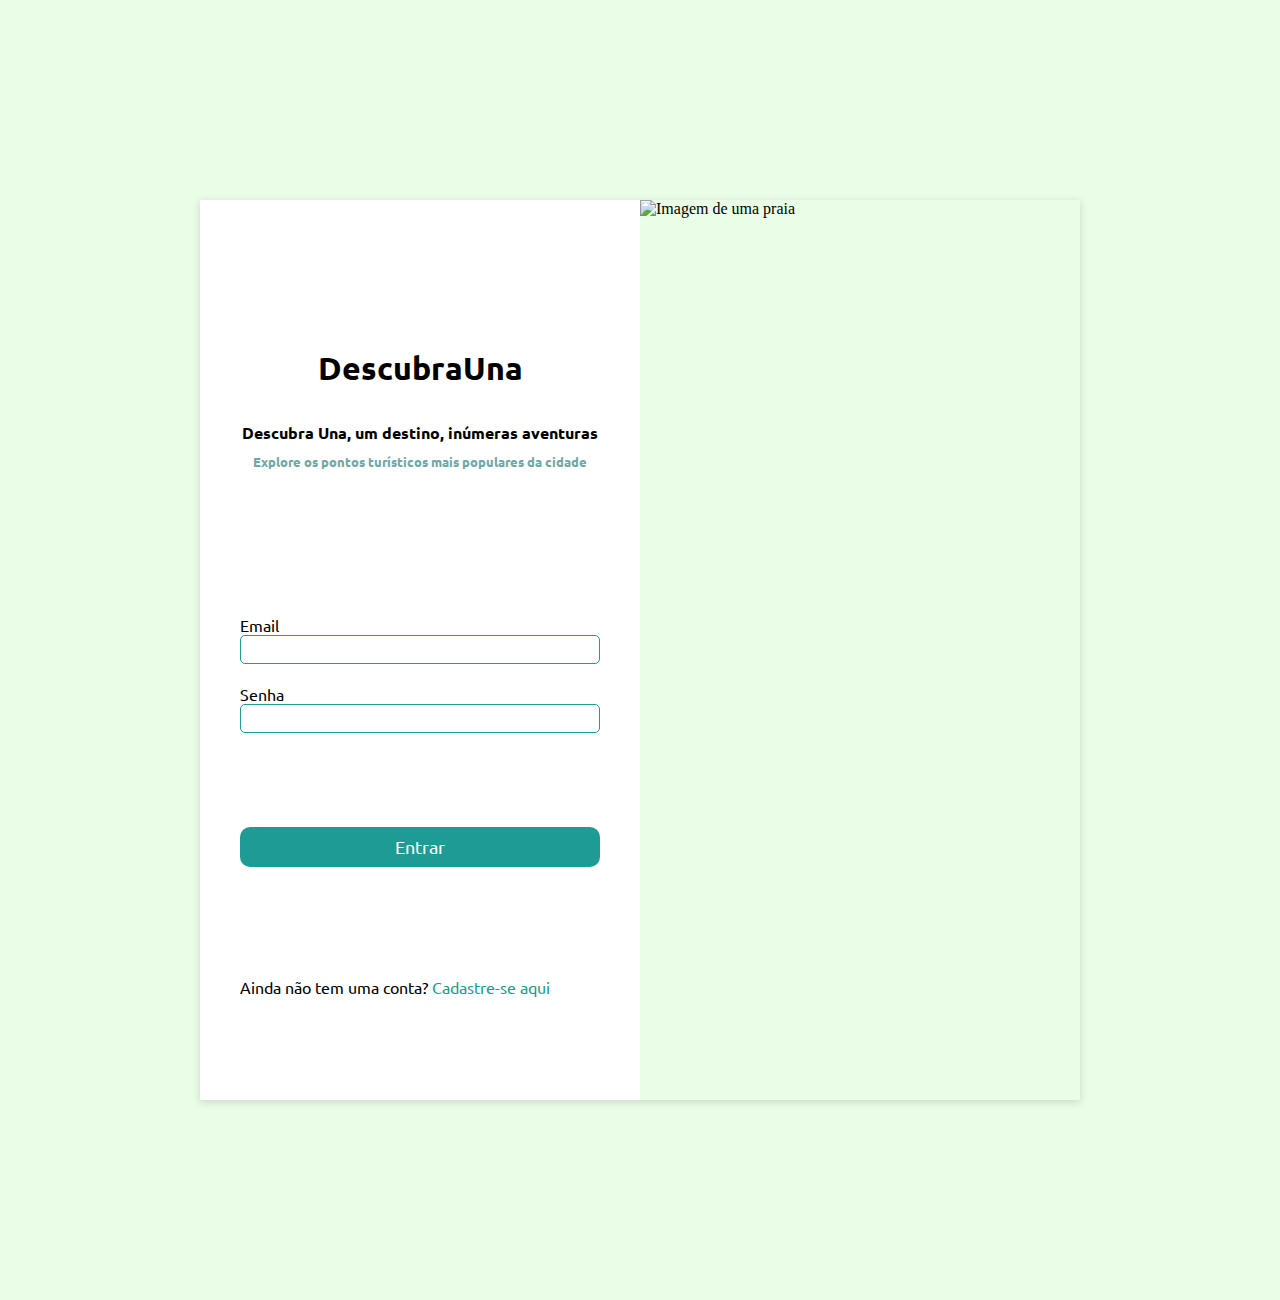
==== index.html @ b1660d07 "entrega 1" ====
<!DOCTYPE html>
<html lang="en">
<head>
  <meta charset="UTF-8">
  <meta name="viewport" content="width=device-width, initial-scale=1.0">
  <title>Login</title>
  <link rel="stylesheet" href="./src/styles/login.css">
  <style>
    @import url('https://fonts.googleapis.com/css2?family=Montserrat:ital,wght@0,100..900;1,100..900&family=Nunito:ital,wght@0,200..1000;1,200..1000&family=Ubuntu:ital,wght@0,300;0,400;0,500;0,700;1,300;1,400;1,500;1,700&display=swap');
    </style>
    <link rel="stylesheet" href="https://fonts.googleapis.com/css2?family=Material+Symbols+Outlined:opsz,wght,FILL,GRAD@20..48,100..700,0..1,-50..200" />
</head>
<body>
  <div class="ctBackground">
    <div class="ctContent">
      <div class="ctLogin">
        <div class="ctLoginContent">
          <div class="ctTxt">
            <h1 id="txtLogo">DescubraUna</h1>
            <h1 id="txtSlogan">Descubra Una, um destino, inúmeras aventuras</h1>
            <h2 id="txtDesc">Explore os pontos turísticos mais populares da cidade</h2>
          </div>
          <div class="ctContentBottom">
            <div class="ctForm">
              <form class="form">
                <div class="ctEmailInput">
                  <label id="labelEmail" for="userEmail">Email</label>
                  <input type="text" id="userEmail" name="userEmail">
                </div>
                <div class="ctPassInput">
                  <label id="labelPass" for="userPass">Senha</label>
                  <input type="password" id="userPass" name="userPass">
                </div>
              </form>
            </div>
            <div>
              <button id="btEntrar"><a href="/src/pages/home.html">Entrar</a></button>
            </div>
            <div>
              <p id="cadastre-se">Ainda não tem uma conta? <a id="linkRegister" href="/src/pages/register.html">Cadastre-se aqui</a></p>
            </div>
          </div>
        </div>
    </div>
    <div class="ctImg"><img src="https://images.unsplash.com/photo-1491378630646-3440efa57c3b?q=80&w=1374&auto=format&fit=crop&ixlib=rb-4.0.3&ixid=M3wxMjA3fDB8MHxwaG90by1wYWdlfHx8fGVufDB8fHx8fA%3D%3D" alt="Imagem de uma praia"></div>
  </div>
</body>
</html>
---- src/styles/login.css ----
html, body {
  height: 100%;
  margin: 0;
  padding: 0;
}

.ctBackground{
  background-color: #eafde6;
  padding: 200px;
  height: 100%;
}

.ctContent{
  display: flex;
  flex-direction: row;
  height: 100%;
  box-shadow: rgba(0, 0, 0, 0.15) 0px 2px 8px;
}

.ctLogin, .ctImg{
  width: 50%;
}

.ctLogin{
  background-color: #FFFFFF;
  box-sizing: border-box;
  padding: 40px;
}

.ctLoginContent{
  display: flex;
  height: 100%;
  flex-direction: column;
  
}

.ctTxt{
  display: flex;
  flex-direction: column;
  justify-content: center;
  align-items: center;
  flex: 0.40;
}

.ctImg img{
  width: 100%;
  height: 100%;
}

#txtLogo, #txtSlogan, #txtDesc{
  font-family: 'Ubuntu';
}

#txtSlogan{
  font-size: 16px;
}

#txtDesc{
  font-size: 13px;
  color: #71a8a4;
  margin-top: 0px;
}

.form{
  display: flex;
  flex-direction: column;
}

.ctEmailInput{
  display: flex;
  flex-direction: column;
}

.ctPassInput{
  display: flex;
  flex-direction: column;
  margin-top: 20px;
}

#userEmail, #userPass{
  border: 0.5px solid #1d9b94;
  border-radius: 5px;
  height: 25px;
}

.ctContentBottom{
  display: flex;
  flex: 0.60;
  flex-direction: column;
  justify-content: space-around;
}

#labelPass, #labelEmail, #cadastre-se{
  font-family: 'Ubuntu';
}

#btEntrar a{
  text-decoration: none;
  color: #FFFFFF;
}

#btEntrar{
  background-color: #1d9b94;
  width: 100%;
  height: 40px;
  font-size: 18px;
  font-family: 'Ubuntu';
  border: none;
  color: #FFFFFF;
  border-radius: 10px;
}

#linkRegister{
  text-decoration: none;
  font-family: 'Ubuntu';
  color: #1d9b94;
}
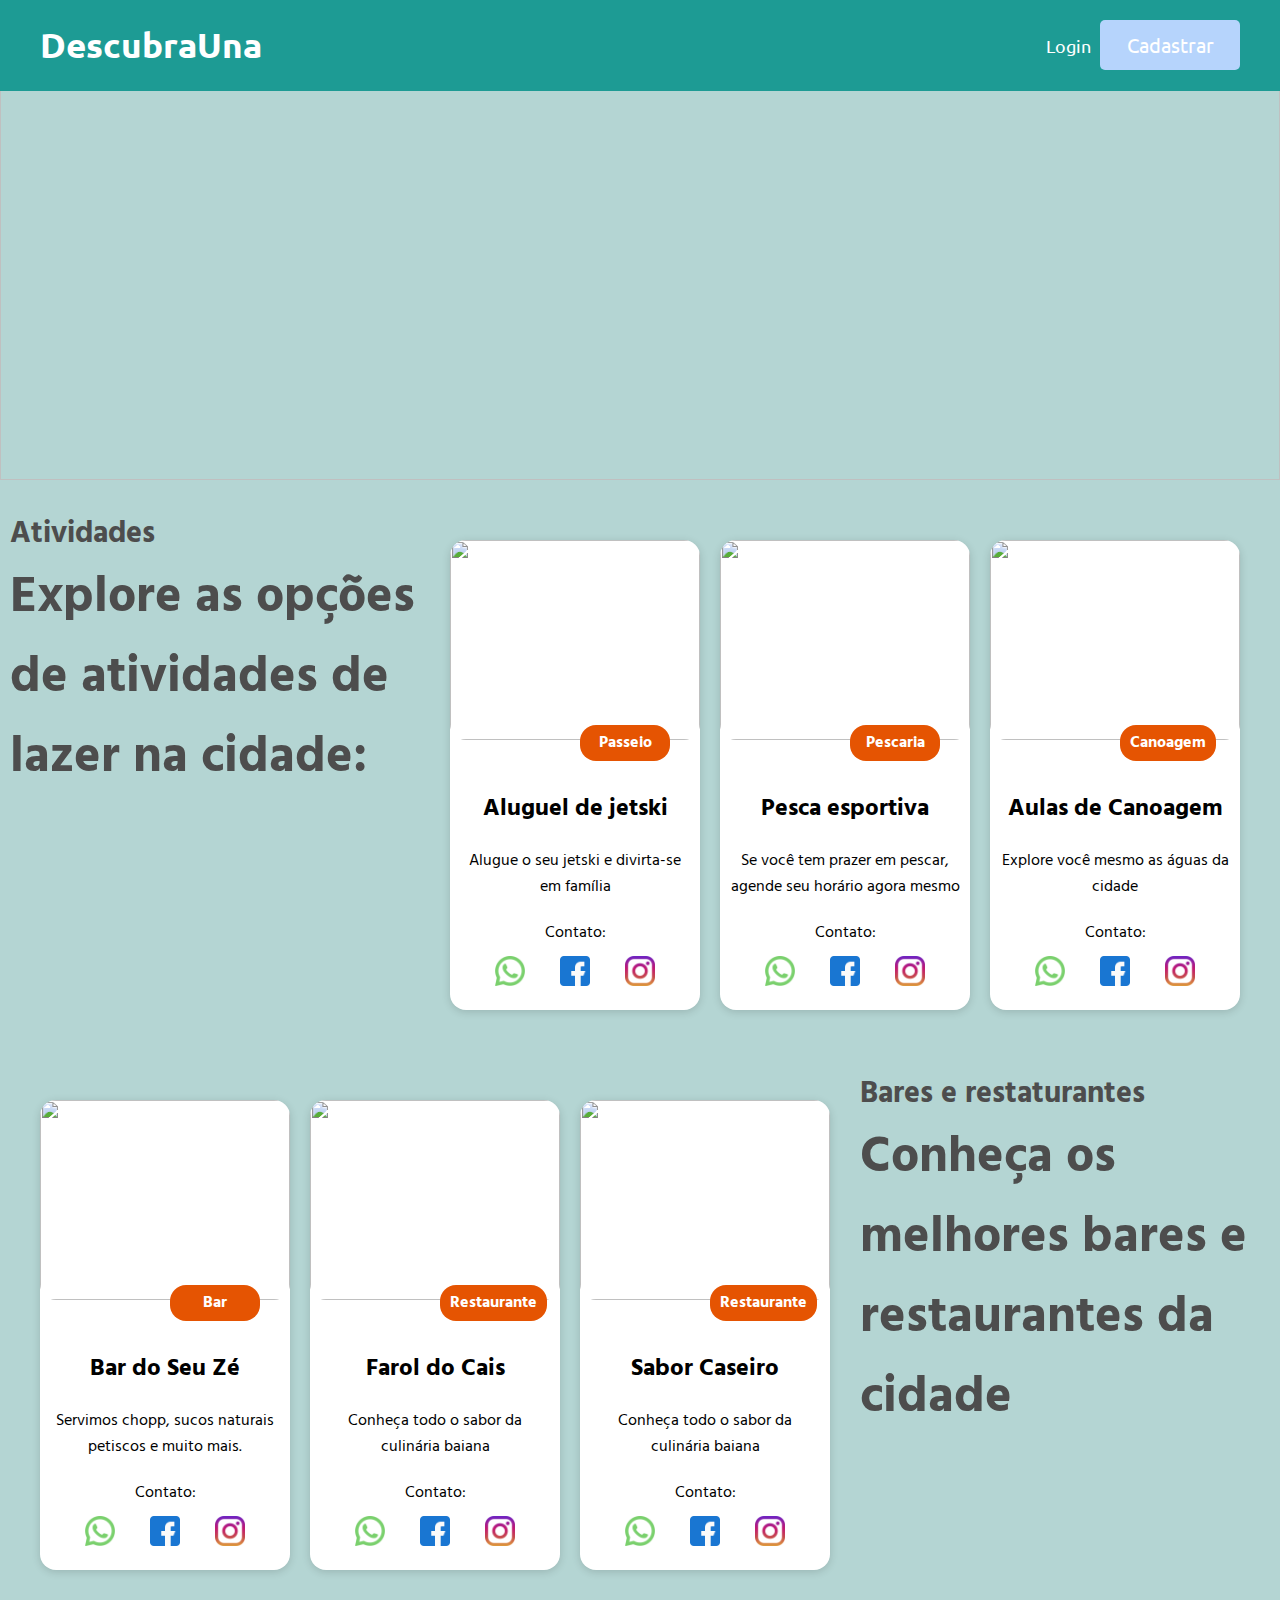
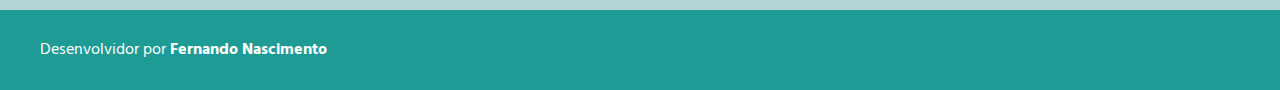
==== commit bc44e6d0: "alterações" ====
--- a/index.html
+++ b/index.html
@@ -3,46 +3,188 @@
 <head>
   <meta charset="UTF-8">
   <meta name="viewport" content="width=device-width, initial-scale=1.0">
-  <title>Login</title>
-  <link rel="stylesheet" href="./src/styles/login.css">
+  <title>Explore os pontos turísticos mais populares da cidade</title>
+  <link rel="stylesheet" href="/src/styles/home.css">
   <style>
     @import url('https://fonts.googleapis.com/css2?family=Montserrat:ital,wght@0,100..900;1,100..900&family=Nunito:ital,wght@0,200..1000;1,200..1000&family=Ubuntu:ital,wght@0,300;0,400;0,500;0,700;1,300;1,400;1,500;1,700&display=swap');
+    @import url('https://fonts.googleapis.com/css2?family=Hind:wght@300;400;500;600;700&display=swap');
     </style>
-    <link rel="stylesheet" href="https://fonts.googleapis.com/css2?family=Material+Symbols+Outlined:opsz,wght,FILL,GRAD@20..48,100..700,0..1,-50..200" />
 </head>
 <body>
   <div class="ctBackground">
-    <div class="ctContent">
-      <div class="ctLogin">
-        <div class="ctLoginContent">
-          <div class="ctTxt">
+    <header>
+      <nav>
+          <div class="ctLogo">
             <h1 id="txtLogo">DescubraUna</h1>
-            <h1 id="txtSlogan">Descubra Una, um destino, inúmeras aventuras</h1>
-            <h2 id="txtDesc">Explore os pontos turísticos mais populares da cidade</h2>
           </div>
-          <div class="ctContentBottom">
-            <div class="ctForm">
-              <form class="form">
-                <div class="ctEmailInput">
-                  <label id="labelEmail" for="userEmail">Email</label>
-                  <input type="text" id="userEmail" name="userEmail">
+          <div class="ctLogin">
+            <a href="./src/pages/login.html" id="linkLogin">Login</a>
+            <button class="btCad"><a href="./src/pages/register.html">Cadastrar</a></button>
+          </div>
+      </nav>
+    </header>
+    <div class="ctImg"><img src="https://images.unsplash.com/photo-1495171081156-cc1209ddf6a0?q=80&w=1374&auto=format&fit=crop&ixlib=rb-4.0.3&ixid=M3wxMjA3fDB8MHxwaG90by1wYWdlfHx8fGVufDB8fHx8fA%3D%3D" alt="">
+    </div>
+    <div class="ctMain">
+      <div class="ctActivity">
+        <div class="ctCardCategory">
+          <div class="ctCategory">
+            <h2>Atividades</h2>
+          </div>
+          <h2 id="txtDesc">Explore as opções de atividades de lazer na cidade:</h2>
+        </div>
+        <div class="ctCards">
+          <div class="card">
+            <div class="ctImgCard">
+              <div>
+                <img src="https://cdn.getyourguide.com/img/tour/637fbe8a9b1ec.png/145.jpg" alt="">
+                <div class="ctTag">
+                  <span>Passeio</span>
                 </div>
-                <div class="ctPassInput">
-                  <label id="labelPass" for="userPass">Senha</label>
-                  <input type="password" id="userPass" name="userPass">
+              </div>
+            </div>
+            <div class="ctCardDesc">
+              <h2 id="title">Aluguel de jetski</h2>
+              <p id="description">Alugue o seu jetski e divirta-se em família</p>
+              <div class="ctContact">
+                <p id="contact">Contato:</p>
+                <div class="ctImgContact">
+                  <a href="#"><img src="/src/icones/whatsapp.png" alt=""></a>
+                  <a href="#"><img src="/src/icones/facebook.png" alt=""></a>
+                  <a href="#"><img src="/src/icones/instagram.png" alt=""></a>
                 </div>
-              </form>
-            </div>
-            <div>
-              <button id="btEntrar"><a href="/src/pages/home.html">Entrar</a></button>
-            </div>
-            <div>
-              <p id="cadastre-se">Ainda não tem uma conta? <a id="linkRegister" href="/src/pages/register.html">Cadastre-se aqui</a></p>
+              </div>
             </div>
           </div>
+          <div class="card">
+            <div class="ctImgCard">
+              <div>
+                <img src="https://www.bigbear.com/imager/s3_us-west-1_amazonaws_com/big-bear/images/LakeActivity/Fishing/FF50K2022-15_bc0d2157d501d4729a3d5631708a6b2e.jpg" alt="">
+                <div class="ctTag">
+                  <span>Pescaria</span>
+                </div>
+              </div>
+            </div>
+            <div class="ctCardDesc">
+              <h2 id="title">Pesca esportiva</h2>
+              <p id="description">Se você tem prazer em pescar, agende seu horário agora mesmo</p>
+              <div class="ctContact">
+                <p id="contact">Contato:</p>
+                <div class="ctImgContact">
+                  <a href="#"><img src="/src/icones/whatsapp.png" alt=""></a>
+                  <a href="#"><img src="/src/icones/facebook.png" alt=""></a>
+                  <a href="#"><img src="/src/icones/instagram.png" alt=""></a>
+                </div>
+              </div>
+            </div>
+          </div>
+          <div class="card">
+            <div class="ctImgCard">
+              <div>
+                <img src="https://assets-global.website-files.com/620d33583b1d5d3a4049c7ed/624185ab700a37ea35cb728a_KW_3126_Kayak.jpg" alt="">
+                <div class="ctTag">
+                  <span>Canoagem</span>
+                </div>
+              </div>
+            </div>
+            <div class="ctCardDesc">
+              <h2 id="title">Aulas de Canoagem</h2>
+              <p id="description">Explore você mesmo as águas da cidade</p>
+              <div class="ctContact">
+                <p id="contact">Contato:</p>
+                <div class="ctImgContact">
+                  <a href="#"><img src="/src/icones/whatsapp.png" alt=""></a>
+                  <a href="#"><img src="/src/icones/facebook.png" alt=""></a>
+                  <a href="#"><img src="/src/icones/instagram.png" alt=""></a>
+                </div>
+              </div>
+            </div>
+          </div>
+          
         </div>
-    </div>
-    <div class="ctImg"><img src="https://images.unsplash.com/photo-1491378630646-3440efa57c3b?q=80&w=1374&auto=format&fit=crop&ixlib=rb-4.0.3&ixid=M3wxMjA3fDB8MHxwaG90by1wYWdlfHx8fGVufDB8fHx8fA%3D%3D" alt="Imagem de uma praia"></div>
+      </div>
+      <div class="ctEstablishments">
+        
+        <div class="ctCards">
+          <div class="card">
+            <div class="ctImgCard">
+              <div>
+                <img src="https://www.falandodeviagem.com.br/imagens20/4e5BAR1.jpg" alt="">
+                <div class="ctTag">
+                  <span>Bar</span>
+                </div>
+              </div>
+            </div>
+            <div class="ctCardDesc">
+              <h2 id="title">Bar do Seu Zé</h2>
+              <p id="description">Servimos chopp, sucos naturais petiscos e muito mais.</p>
+              <div class="ctContact">
+                <p id="contact">Contato:</p>
+                <div class="ctImgContact">
+                  <a href="#"><img src="/src/icones/whatsapp.png" alt=""></a>
+                  <a href="#"><img src="/src/icones/facebook.png" alt=""></a>
+                  <a href="#"><img src="/src/icones/instagram.png" alt=""></a>
+                </div>
+              </div>
+            </div>
+          </div>
+          <div class="card">
+            <div class="ctImgCard">
+              <div>
+                <img src="https://media-cdn.tripadvisor.com/media/photo-s/12/53/af/55/restaurante-praia.jpg" alt="">
+                <div class="ctTag">
+                  <span>Restaurante</span>
+                </div>
+              </div>
+            </div>
+            <div class="ctCardDesc">
+              <h2 id="title">Farol do Cais</h2>
+              <p id="description">Conheça todo o sabor da culinária baiana</p>
+              <div class="ctContact">
+                <p id="contact">Contato:</p>
+                <div class="ctImgContact">
+                  <a href="#"><img src="/src/icones/whatsapp.png" alt=""></a>
+                  <a href="#"><img src="/src/icones/facebook.png" alt=""></a>
+                  <a href="#"><img src="/src/icones/instagram.png" alt=""></a>
+                </div>
+              </div>
+            </div>
+          </div>
+          <div class="card">
+            <div class="ctImgCard">
+              <div>
+                <img src="https://www.rbsdirect.com.br/imagesrc/25717568.jpg?w=700" alt="">
+                <div class="ctTag">
+                  <span>Restaurante</span>
+                </div>
+              </div>
+            </div>
+            <div class="ctCardDesc">
+              <h2 id="title">Sabor Caseiro</h2>
+              <p id="description">Conheça todo o sabor da culinária baiana</p>
+              <div class="ctContact">
+                <p id="contact">Contato:</p>
+                <div class="ctImgContact">
+                  <a href="#"><img src="/src/icones/whatsapp.png" alt=""></a>
+                  <a href="#"><img src="/src/icones/facebook.png" alt=""></a>
+                  <a href="#"><img src="/src/icones/instagram.png" alt=""></a>
+                </div>
+              </div>
+            </div>
+          </div>
+          
+        </div>
+        <div class="ctCardCategory">
+          <div class="ctCategory">
+            <h2>Bares e restaturantes</h2>
+          </div>
+          <h2 id="txtDesc">Conheça os melhores bares e restaurantes da  cidade</h2>
+        </div>
+      </div>
+      </div>
+    <footer>
+      <p>Desenvolvidor por <a target="_blank" href="https://www.linkedin.com/in/fernando-nascimento-b35658118/">Fernando Nascimento</a></p>
+    </footer>
   </div>
 </body>
 </html>--- a/src/styles/home.css
+++ b/src/styles/home.css
@@ -0,0 +1,224 @@
+html, body {
+  min-height: 100%;
+  margin: 0px;
+  padding: 0px;
+}
+
+body {
+  height: 100%;
+  margin: 0;
+  padding: 0;
+}
+
+.ctBackground{
+  height: 100%;
+  background-color: #b4d5d3;
+  margin: 0;
+}
+
+header{
+  background-color: #1d9b94;
+  position: fixed;
+  width: 100%;
+}
+
+nav{
+  display: flex;
+  flex-direction: row;
+  justify-content: space-between;
+  align-items: center;
+  box-sizing: border-box;
+  padding: 0 40px 0 40px;
+}
+
+#txtLogo{
+  font-size: 35px;
+  font-family: 'Ubuntu';
+  color: #ffffff;
+}
+
+#linkLogin{
+  text-decoration: none;
+  font-family: 'Ubuntu';
+  font-size: 18px;
+  color: #ffffff;
+}
+
+.btCad{
+  width: 140px;
+  height: 50px;
+  margin-left: 5px;
+  border: none;
+  border-radius: 5px;
+  background-color: #b6d4fc;
+}
+
+.btCad a{
+  text-decoration: none;
+  font-family: 'Ubuntu';
+  font-size: 20px;
+  color: #ffffff;
+}
+
+.ctImg{
+  height: 480px;
+}
+
+.ctImg img{
+  width: 100%;
+  height: 100%;
+  object-fit: cover;
+}
+
+.ctMain{
+  display: flex;
+  flex-direction: column;
+  padding: 10px;
+  margin-top: 20px;
+  margin-bottom: 20px;
+}
+
+.ctActivity{
+  display: flex;
+  flex-direction: row;
+  justify-content: space-around;
+  margin-bottom: 50px;
+}
+
+.ctEstablishments{
+  display: flex;
+  flex-direction: row;
+  justify-content: space-around;
+}
+
+.ctCategory{
+  display: flex;
+  flex-direction: row;
+}
+
+.ctCategory h2{
+  font-size: 30px;
+  font-family: 'hind';
+  font-weight: 700;
+  max-width: 750px;
+  color: #4d4d4d;
+}
+
+.ctCardCategory{
+  display: flex;
+  flex-direction: column;
+  
+}
+
+#txtDesc{
+  font-family: 'hind';
+  font-weight: 700;
+  font-size: 50px;
+  max-width: 750px;
+  color: #4d4d4d;
+  margin: 0;
+}
+
+.ctCards{
+  height: 470px;
+  margin: 20px;
+  display: flex;
+  flex-direction: row;
+}
+
+.card{
+  margin: 10px;
+  height: 100%;
+  width: 250px;
+  background-color: #ffffff;
+  border-radius: 16px;
+  box-shadow: rgba(0, 0, 0, 0.15) 0px 2px 8px;
+}
+
+.ctCardDesc{
+  display: flex;
+  padding: 10px;
+  flex-direction: column;
+  gap: 20px;
+}
+
+.ctImgContact{
+  padding: 10px 0;
+  display: flex;
+  flex-direction: row;
+  justify-content: space-evenly;
+  width: 100%;
+}
+
+#description, #title{
+  text-align: center;
+}
+
+#contact{
+  text-align: center;
+}
+
+.ctCardDesc p, h2{
+  margin: 0;
+}
+
+.ctCardDesc img{
+  width: 30px;
+  height: 30px;
+}
+
+
+.ctImgCard img{
+  width: 100%;
+  height: 200px;
+  object-fit: cover;
+  border-radius: 16px;
+}
+
+.ctCardDesc h2, p{
+  font-family: 'hind';
+}
+
+.ctTag{
+  color: #FFF;
+  background: #E55402;
+  font-family: 'Ubuntu';
+  min-width: 70px;
+  width: fit-content;
+  border-radius: 16px;
+  padding: 5px 10px;
+  position: relative;
+  right: -130px;
+  top: -19px;
+  display: flex;
+  flex-direction: row;
+  justify-content: center;
+}
+
+.ctTag span{
+  font-family: 'hind';
+  font-weight: 700;
+}
+
+footer{
+  background-color: #1d9b94;
+  width: 100%;
+  height: 80px;
+  display: flex;
+  flex-direction: row;
+  align-items: center;
+  padding-left: 40px;
+}
+
+footer p{
+  font-family: 'hind';
+  font-weight: 400;
+  color: #ffffff;
+}
+
+footer p a{
+  text-decoration: none;
+  color: #ffffff;
+  font-family: 'hind';
+  font-weight: 700;
+}